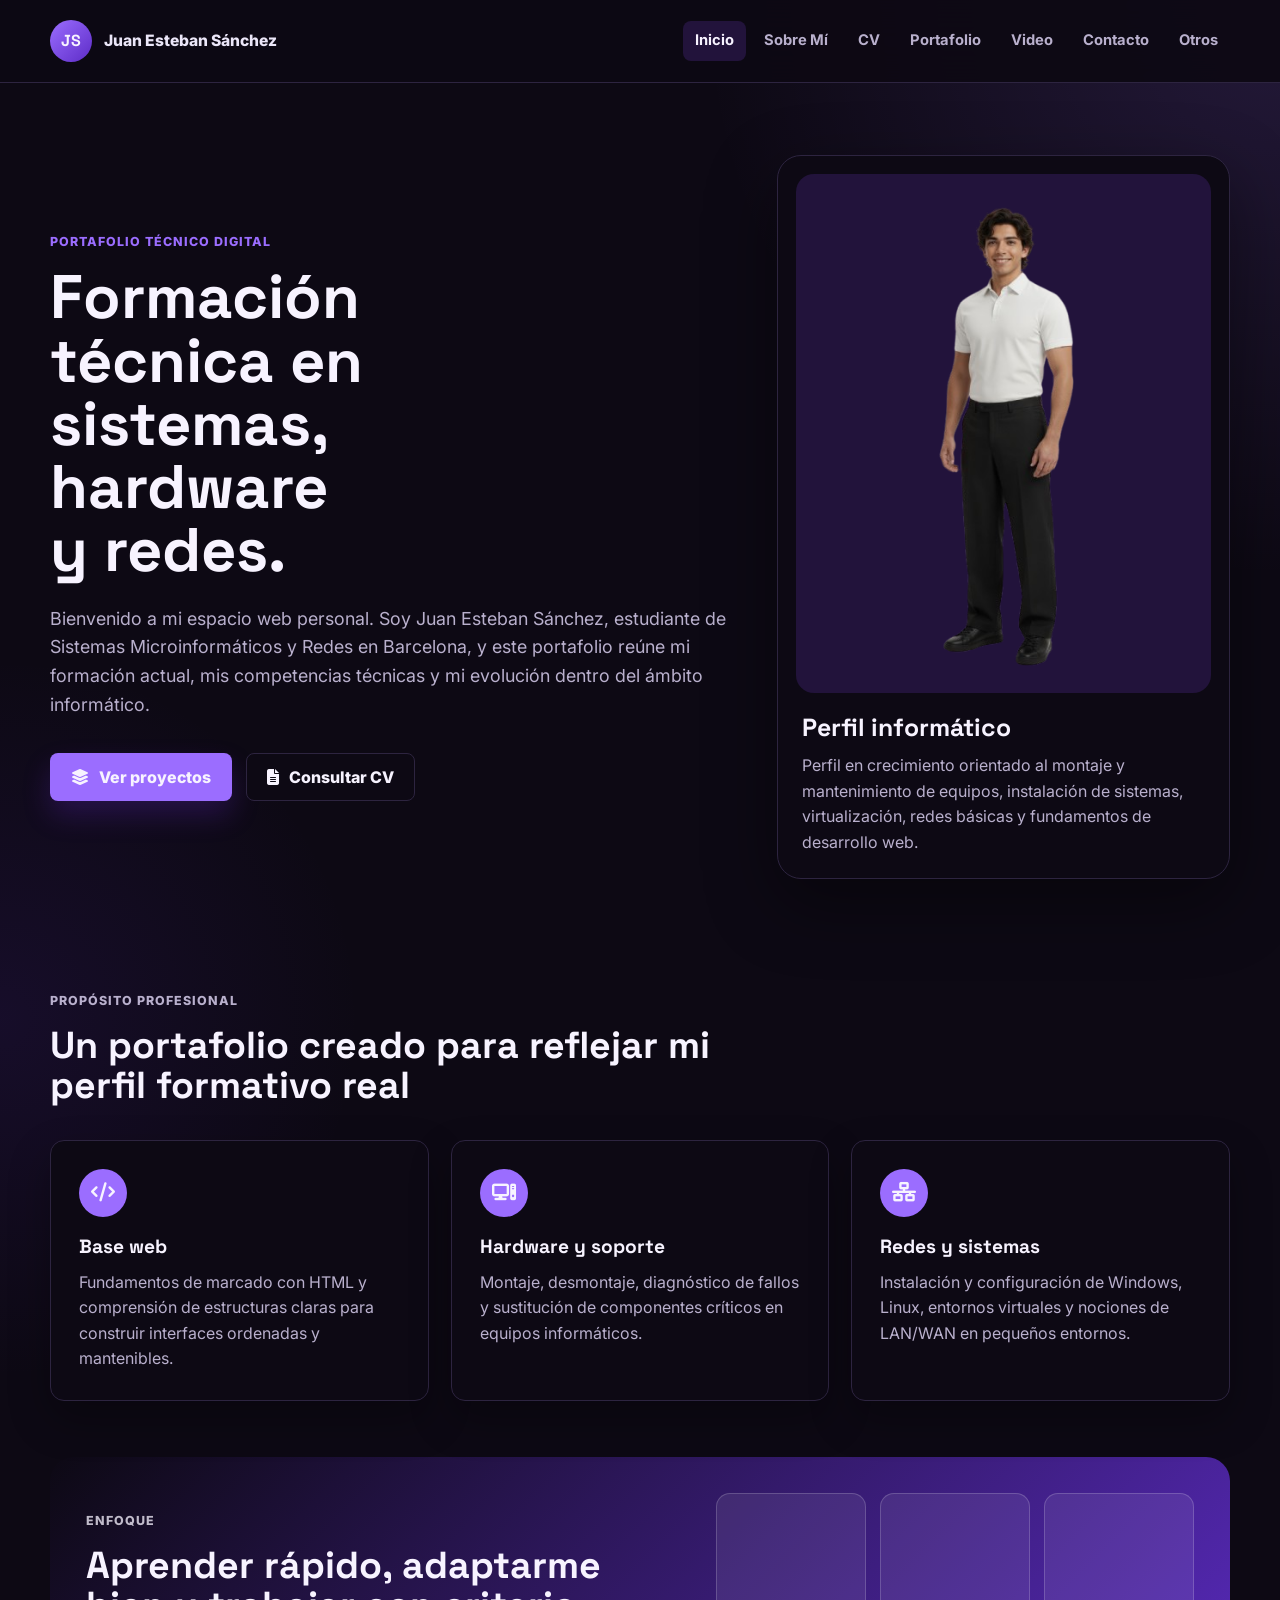
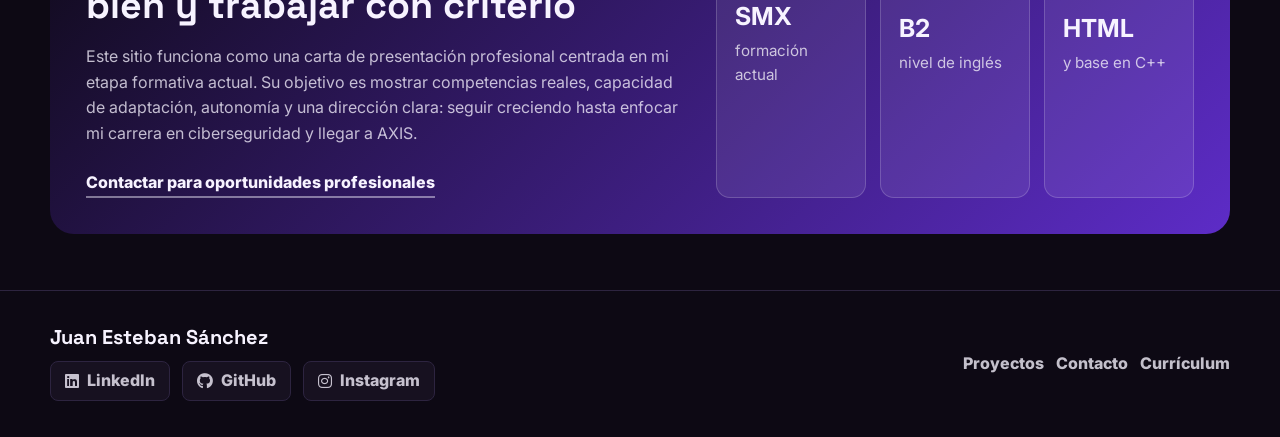
==== index.html @ a028dbfd "Add files via upload" ====
<!DOCTYPE html>
<html lang="es">
<head>
    <meta charset="UTF-8">
    <meta name="viewport" content="width=device-width, initial-scale=1.0">
    <meta name="description" content="Portafolio técnico digital de Juan Esteban Sánchez, estudiante de Sistemas Microinformáticos y Redes con perfil orientado a hardware, sistemas, redes y bases de desarrollo web.">
    <title>Juan Esteban Sánchez | Portafolio Técnico Digital</title>
    <link rel="preconnect" href="https://fonts.googleapis.com">
    <link rel="preconnect" href="https://fonts.gstatic.com" crossorigin>
    <link href="https://fonts.googleapis.com/css2?family=Inter:wght@400;500;600;700;800&family=Space+Grotesk:wght@600;700&display=swap" rel="stylesheet">
    <link rel="stylesheet" href="https://cdnjs.cloudflare.com/ajax/libs/font-awesome/6.5.1/css/all.min.css">
    <link rel="stylesheet" href="css/styles.css">
</head>
<body>
    <header class="site-header">
        <nav class="navbar" aria-label="Navegación principal">
            <a class="brand" href="index.html" aria-label="Inicio del portafolio">
                <span class="brand-mark">JS</span>
                <span class="brand-text">Juan Esteban Sánchez</span>
            </a>
            <ul class="nav-links">
                <li><a href="index.html" aria-current="page">Inicio</a></li>
                <li><a href="about.html">Sobre Mí</a></li>
                <li><a href="cv.html">CV</a></li>
                <li><a href="portfolio.html">Portafolio</a></li>
                <li><a href="video.html">Video</a></li>
                <li><a href="contacto.html">Contacto</a></li>
                <li><a href="otros.html">Otros</a></li>
            </ul>
        </nav>
    </header>

    <main>
        <section class="hero-section">
            <div class="hero-content">
                <p class="eyebrow">Portafolio Técnico Digital</p>
                <h1>Formación técnica en sistemas, hardware y redes.</h1>
                <p class="hero-lead">Bienvenido a mi espacio web personal. Soy Juan Esteban Sánchez, estudiante de Sistemas Microinformáticos y Redes en Barcelona, y este portafolio reúne mi formación actual, mis competencias técnicas y mi evolución dentro del ámbito informático.</p>
                <div class="hero-actions">
                    <a class="btn btn-primary" href="portfolio.html">
                        <i class="fa-solid fa-layer-group" aria-hidden="true"></i>
                        Ver proyectos
                    </a>
                    <a class="btn btn-secondary" href="cv.html">
                        <i class="fa-solid fa-file-lines" aria-hidden="true"></i>
                        Consultar CV
                    </a>
                </div>
            </div>
            <aside class="hero-card" aria-label="Resumen del perfil profesional">
                <img src="img/foto 3d.png" alt="Retrato profesional 3D de Juan Esteban Sánchez" class="profile-photo">
                <div class="profile-summary">
                    <h2>Perfil informático</h2>
                    <p>Perfil en crecimiento orientado al montaje y mantenimiento de equipos, instalación de sistemas, virtualización, redes básicas y fundamentos de desarrollo web.</p>
                </div>
            </aside>
        </section>

        <section class="section-block">
            <div class="section-heading">
                <p class="eyebrow">Propósito profesional</p>
                <h2>Un portafolio creado para reflejar mi perfil formativo real</h2>
            </div>
            <div class="feature-grid">
                <article class="feature-card">
                    <i class="fa-solid fa-code" aria-hidden="true"></i>
                    <h3>Base web</h3>
                    <p>Fundamentos de marcado con HTML y comprensión de estructuras claras para construir interfaces ordenadas y mantenibles.</p>
                </article>
                <article class="feature-card">
                    <i class="fa-solid fa-computer" aria-hidden="true"></i>
                    <h3>Hardware y soporte</h3>
                    <p>Montaje, desmontaje, diagnóstico de fallos y sustitución de componentes críticos en equipos informáticos.</p>
                </article>
                <article class="feature-card">
                    <i class="fa-solid fa-network-wired" aria-hidden="true"></i>
                    <h3>Redes y sistemas</h3>
                    <p>Instalación y configuración de Windows, Linux, entornos virtuales y nociones de LAN/WAN en pequeños entornos.</p>
                </article>
            </div>
        </section>

        <section class="split-section">
            <article class="text-panel">
                <p class="eyebrow">Enfoque</p>
                <h2>Aprender rápido, adaptarme bien y trabajar con criterio</h2>
                <p>Este sitio funciona como una carta de presentación profesional centrada en mi etapa formativa actual. Su objetivo es mostrar competencias reales, capacidad de adaptación, autonomía y una dirección clara: seguir creciendo hasta enfocar mi carrera en ciberseguridad y llegar a AXIS.</p>
                <a class="text-link" href="contacto.html">Contactar para oportunidades profesionales</a>
            </article>
            <aside class="metrics-panel" aria-label="Áreas clave del portafolio">
                <div>
                    <strong>SMX</strong>
                    <span>formación actual</span>
                </div>
                <div>
                    <strong>B2</strong>
                    <span>nivel de inglés</span>
                </div>
                <div>
                    <strong>HTML</strong>
                    <span>y base en C++</span>
                </div>
            </aside>
        </section>
    </main>

    <footer class="site-footer">
        <div>
            <h2>Juan Esteban Sánchez</h2>
            <div class="footer-socials">
                <a href="https://www.linkedin.com/in/juan-esteban-s%C3%A1nchez" target="_blank" rel="noopener noreferrer">
                    <i class="fa-brands fa-linkedin" aria-hidden="true"></i>
                    LinkedIn
                </a>
                <a href="https://github.com/JuanSan18" target="_blank" rel="noopener noreferrer">
                    <i class="fa-brands fa-github" aria-hidden="true"></i>
                    GitHub
                </a>
                <a href="https://www.instagram.com/j.u.a.r.e/" target="_blank" rel="noopener noreferrer">
                    <i class="fa-brands fa-instagram" aria-hidden="true"></i>
                    Instagram
                </a>
            </div>
        </div>
        <nav aria-label="Enlaces secundarios">
            <a href="portfolio.html">Proyectos</a>
            <a href="contacto.html">Contacto</a>
            <a href="cv.html">Currículum</a>
        </nav>
    </footer>
</body>
</html>
---- css/styles.css ----
/* Aquí defino la paleta principal con variables CSS para poder mantener
el diseño de forma ordenada. El morado transmite profesionalidad y un
enfoque tecnológico moderno, mientras que el negro y el blanco equilibran
la interfaz para que no parezca recargada. */
:root {
    --color-primary: #9b6dff;
    --color-primary-dark: #5d2cc7;
    --color-primary-light: #22133b;
    --color-black: #f7f3ff;
    --color-ink: #ebe6f8;
    --color-muted: #b9b0cd;
    --color-white: #0d0914;
    --color-soft: #171120;
    --color-border: #2d2440;
    --shadow-soft: 0 24px 70px rgba(0, 0, 0, 0.42);
    --shadow-card: 0 18px 42px rgba(0, 0, 0, 0.3);
    --radius-small: 8px;
    --radius-medium: 14px;
    --radius-large: 24px;
    --max-width: 1180px;
    --header-height: 82px;
    --transition: 180ms ease;
}

* {
    box-sizing: border-box;
}

html {
    scroll-behavior: smooth;
}

body {
    margin: 0;
    font-family: "Inter", Arial, sans-serif;
    color: var(--color-ink);
    background:
        radial-gradient(circle at top right, rgba(155, 109, 255, 0.16), transparent 24%),
        radial-gradient(circle at left center, rgba(93, 44, 199, 0.12), transparent 22%),
        var(--color-white);
    line-height: 1.6;
}

img,
video,
iframe {
    max-width: 100%;
    display: block;
}

a {
    color: inherit;
    text-decoration: none;
}

ul {
    margin: 0;
    padding: 0;
}

li {
    list-style: none;
}

/* Uso una cabecera fija porque en un portafolio multipágina ayuda a que
la navegación sea rápida y da una sensación más profesional. */
.site-header {
    position: sticky;
    top: 0;
    z-index: 10;
    background: rgba(13, 9, 20, 0.94);
    border-bottom: 1px solid var(--color-border);
    backdrop-filter: blur(18px);
}

.navbar {
    width: min(100% - 32px, var(--max-width));
    min-height: var(--header-height);
    margin: 0 auto;
    display: flex;
    align-items: center;
    justify-content: space-between;
    gap: 24px;
}

.brand {
    display: flex;
    align-items: center;
    gap: 12px;
    min-width: max-content;
    font-weight: 800;
}

.brand-mark {
    width: 42px;
    height: 42px;
    display: grid;
    place-items: center;
    border-radius: 50%;
    color: var(--color-black);
    background: linear-gradient(135deg, var(--color-primary), var(--color-primary-dark));
    font-family: "Space Grotesk", Arial, sans-serif;
}

.brand-text {
    font-size: 0.98rem;
}

/* La navegación está hecha con Flexbox para que pueda envolver los
enlaces en pantallas pequeñas sin depender de JavaScript. */
.nav-links {
    display: flex;
    align-items: center;
    justify-content: flex-end;
    gap: 6px;
    flex-wrap: wrap;
}

.nav-links a {
    display: inline-flex;
    align-items: center;
    min-height: 40px;
    padding: 0 12px;
    border-radius: var(--radius-small);
    color: var(--color-muted);
    font-size: 0.92rem;
    font-weight: 700;
    transition: color var(--transition), background-color var(--transition), transform var(--transition);
}

.nav-links a:hover,
.nav-links a[aria-current="page"] {
    color: var(--color-black);
    background: var(--color-primary-light);
}

.nav-links a:hover {
    transform: translateY(-1px);
}

main {
    width: min(100% - 32px, var(--max-width));
    margin: 0 auto;
}

.hero-section {
    min-height: calc(100vh - var(--header-height));
    display: grid;
    grid-template-columns: minmax(0, 1.2fr) minmax(300px, 0.8fr);
    align-items: center;
    gap: 48px;
    padding: 72px 0 56px;
}

.page-hero {
    display: grid;
    grid-template-columns: minmax(0, 1.2fr) minmax(300px, 0.8fr);
    align-items: center;
    gap: 40px;
    padding: 56px 0 36px;
}

.compact-hero,
.cv-hero {
    min-height: auto;
}

.hero-content,
.page-hero > div {
    min-width: 0;
    max-width: 680px;
}

.eyebrow {
    margin: 0 0 14px;
    color: var(--color-primary);
    font-size: 0.78rem;
    font-weight: 800;
    letter-spacing: 0.08em;
    text-transform: uppercase;
}

h1,
h2,
h3,
h4 {
    margin: 0;
    font-family: "Space Grotesk", Arial, sans-serif;
    color: var(--color-black);
    line-height: 1.08;
    letter-spacing: 0;
}

h1 {
    max-width: 12ch;
    font-size: clamp(2.4rem, 4.8vw, 4.9rem);
    line-height: 1.03;
    text-wrap: balance;
}

h2 {
    font-size: clamp(1.55rem, 3vw, 2.35rem);
}

h3 {
    font-size: 1.25rem;
}

h4 {
    font-size: 1.05rem;
}

p {
    margin: 0;
}

.hero-lead,
.page-hero p:not(.eyebrow),
.section-heading p,
.content-card p,
.feature-card p,
.project-card p,
.text-panel p,
.europass-card p {
    color: var(--color-muted);
}

.hero-lead,
.page-hero p:not(.eyebrow) {
    max-width: 680px;
    margin-top: 22px;
    font-size: 1.12rem;
}

.english-intro {
    font-style: italic;
}

.hero-actions {
    display: flex;
    align-items: center;
    flex-wrap: wrap;
    gap: 14px;
    margin-top: 34px;
}

.btn {
    display: inline-flex;
    align-items: center;
    justify-content: center;
    gap: 10px;
    min-height: 48px;
    padding: 0 20px;
    border: 1px solid transparent;
    border-radius: var(--radius-small);
    font-weight: 800;
    cursor: pointer;
    transition: transform var(--transition), box-shadow var(--transition), background-color var(--transition), color var(--transition), border-color var(--transition);
}

.btn:hover {
    transform: translateY(-2px);
}

.btn-primary {
    color: var(--color-black);
    background: var(--color-primary);
    box-shadow: 0 14px 28px rgba(109, 40, 217, 0.24);
}

.btn-primary:hover {
    background: var(--color-primary-dark);
    box-shadow: 0 18px 34px rgba(76, 29, 149, 0.28);
}

.btn-secondary,
.btn-card {
    color: var(--color-black);
    background: var(--color-white);
    border-color: var(--color-border);
}

.btn-secondary:hover,
.btn-card:hover {
    background: var(--color-primary-light);
    border-color: transparent;
}

.btn-card {
    min-height: 42px;
    padding: 0 16px;
    align-self: flex-start;
}

.hero-card,
.cv-summary,
.mini-profile,
.project-focus,
.video-aside,
.contact-card {
    border: 1px solid var(--color-border);
    border-radius: var(--radius-large);
    background: var(--color-white);
    box-shadow: var(--shadow-soft);
}

.hero-card {
    padding: 18px;
}

.profile-photo,
.hero-card img {
    width: 100%;
    aspect-ratio: 4 / 5;
    object-fit: contain;
    object-position: center bottom;
    padding: 12px;
    box-sizing: border-box;
    border-radius: 18px;
    background: var(--color-primary-light);
}

.profile-summary {
    padding: 22px 6px 4px;
}

.profile-summary h2 {
    font-size: 1.55rem;
}

.profile-summary p {
    margin-top: 12px;
    color: var(--color-muted);
}

.section-block {
    padding: 56px 0;
}

.section-heading {
    max-width: 760px;
    margin-bottom: 34px;
}

.section-heading h2 {
    margin-bottom: 14px;
}

/* Aquí uso CSS Grid para las tarjetas porque permite columnas limpias,
espaciado constante y una adaptación natural cuando cambia el ancho. */
.feature-grid,
.project-grid,
.social-grid {
    display: grid;
    gap: 22px;
}

.feature-grid {
    grid-template-columns: repeat(3, minmax(0, 1fr));
}

.feature-card,
.content-card,
.contact-panel,
.timeline-section,
.skills-aside,
.europass-card {
    border: 1px solid var(--color-border);
    border-radius: var(--radius-medium);
    background: var(--color-white);
    box-shadow: var(--shadow-card);
}

.feature-card {
    padding: 28px;
    transition: transform var(--transition), border-color var(--transition), box-shadow var(--transition);
}

.feature-card:hover {
    transform: translateY(-4px);
    border-color: rgba(109, 40, 217, 0.32);
    box-shadow: 0 24px 54px rgba(76, 29, 149, 0.16);
}

.feature-card i,
.contact-card i,
.video-aside i {
    width: 48px;
    height: 48px;
    display: grid;
    place-items: center;
    margin-bottom: 20px;
    border-radius: 50%;
    color: var(--color-black);
    background: var(--color-primary);
    font-size: 1.2rem;
}

.feature-card h3,
.feature-card h2 {
    margin-bottom: 12px;
    font-size: 1.2rem;
}

.split-section {
    display: grid;
    grid-template-columns: 1fr 0.8fr;
    gap: 32px;
    align-items: stretch;
    padding: 36px;
    margin-bottom: 56px;
    border-radius: var(--radius-large);
    color: var(--color-black);
    background: linear-gradient(135deg, var(--color-white), var(--color-primary-dark));
}

.text-panel h2 {
    color: var(--color-black);
}

.text-panel p {
    margin-top: 18px;
    color: rgba(247, 243, 255, 0.76);
}

.text-link {
    display: inline-flex;
    margin-top: 24px;
    font-weight: 800;
    color: var(--color-black);
    border-bottom: 2px solid rgba(247, 243, 255, 0.45);
    transition: border-color var(--transition), color var(--transition);
}

.text-link:hover {
    color: var(--color-primary);
    border-color: var(--color-primary);
}

.metrics-panel {
    display: grid;
    grid-template-columns: repeat(3, 1fr);
    gap: 14px;
}

.metrics-panel div {
    display: flex;
    flex-direction: column;
    justify-content: center;
    min-height: 150px;
    padding: 18px;
    border: 1px solid rgba(255, 255, 255, 0.18);
    border-radius: var(--radius-medium);
    background: rgba(255, 255, 255, 0.08);
}

.metrics-panel strong {
    color: var(--color-black);
    font-size: 1.55rem;
    line-height: 1;
}

.metrics-panel span {
    margin-top: 10px;
    color: rgba(255, 255, 255, 0.72);
    font-size: 0.95rem;
}

.content-grid,
.contact-layout,
.resume-layout {
    display: grid;
    grid-template-columns: minmax(0, 1fr) 360px;
    align-items: start;
    gap: 24px;
    padding: 0 0 48px;
}

.resume-layout {
    padding-bottom: 28px;
}

.content-card,
.contact-panel,
.timeline-section,
.skills-aside,
.europass-card {
    padding: 28px;
}

.wide-card p + p,
.content-card p + p,
.europass-card section,
.timeline-item p {
    margin-top: 14px;
}

.check-list {
    display: grid;
    gap: 12px;
    margin-top: 18px;
}

.check-list li {
    position: relative;
    padding-left: 28px;
    color: var(--color-muted);
}

.check-list li::before {
    content: "";
    position: absolute;
    left: 0;
    top: 0.55em;
    width: 10px;
    height: 10px;
    border-radius: 50%;
    background: var(--color-primary);
    box-shadow: 0 0 0 5px var(--color-primary-light);
}

.mini-profile,
.project-focus,
.video-aside,
.contact-card,
.cv-summary {
    padding: 24px;
}

.mini-profile img,
.cv-summary img {
    width: 150px;
    height: 150px;
    object-fit: cover;
    margin-bottom: 18px;
    border-radius: 50%;
    border: 5px solid var(--color-primary-light);
}

.mini-profile span {
    display: block;
    color: var(--color-muted);
    font-weight: 700;
}

.cv-summary h2 {
    font-size: 1.35rem;
}

.cv-summary p {
    margin-top: 6px;
    color: var(--color-primary);
    font-weight: 800;
}

.cv-summary ul {
    display: grid;
    gap: 12px;
    margin-top: 20px;
}

.cv-summary li {
    display: flex;
    gap: 10px;
    color: var(--color-muted);
}

.cv-summary i {
    margin-top: 5px;
    color: var(--color-primary);
}

.timeline-section h2,
.skills-aside h2 {
    margin-bottom: 22px;
}

.skills-aside {
    grid-column: 2;
    grid-row: 1 / span 2;
    align-self: start;
}

.timeline {
    position: relative;
    display: grid;
    gap: 18px;
}

.timeline::before {
    content: "";
    position: absolute;
    left: 7px;
    top: 7px;
    bottom: 7px;
    width: 2px;
    background: var(--color-primary-light);
}

.timeline-item {
    position: relative;
    padding-left: 32px;
}

.timeline-item::before {
    content: "";
    position: absolute;
    left: 0;
    top: 6px;
    width: 16px;
    height: 16px;
    border-radius: 50%;
    background: var(--color-primary);
}

.timeline-item span,
.project-tag {
    display: inline-flex;
    margin-bottom: 8px;
    color: var(--color-primary);
    font-size: 0.78rem;
    font-weight: 800;
    text-transform: uppercase;
}

.tag-list {
    display: flex;
    flex-wrap: wrap;
    gap: 10px;
}

.tag-list li {
    padding: 8px 12px;
    border-radius: 999px;
    color: var(--color-black);
    background: var(--color-primary-light);
    font-size: 0.9rem;
    font-weight: 800;
}

.skills-aside section + section {
    margin-top: 28px;
}

.language-list {
    display: grid;
    gap: 10px;
    color: var(--color-muted);
}

.europass-card {
    display: grid;
    gap: 18px;
}

.europass-card header {
    padding-bottom: 18px;
    border-bottom: 1px solid var(--color-border);
}

.europass-card h4 {
    margin-bottom: 8px;
}

#europass-html {
    padding-top: 0;
}

.portfolio-section {
    padding-bottom: 56px;
}

.project-grid {
    grid-template-columns: repeat(3, minmax(0, 1fr));
    justify-items: start;
}

.project-card {
    overflow: hidden;
    display: flex;
    flex-direction: column;
    border: 1px solid var(--color-border);
    border-radius: var(--radius-medium);
    background: var(--color-white);
    box-shadow: var(--shadow-card);
    transition: transform var(--transition), box-shadow var(--transition);
}

.project-card:hover {
    transform: translateY(-5px);
    box-shadow: 0 24px 58px rgba(76, 29, 149, 0.17);
}

.project-card img {
    width: 100%;
    aspect-ratio: 16 / 10;
    object-fit: cover;
    background: var(--color-primary-light);
}

.project-card img.project-preview-contained {
    object-fit: contain;
    object-position: center;
    padding: 16px;
    background: #ffffff;
}

.project-content {
    display: flex;
    flex: 1;
    flex-direction: column;
    gap: 14px;
    padding: 24px;
}

.project-content p {
    flex: 1;
}

.project-actions {
    display: flex;
    flex-wrap: wrap;
    gap: 10px;
}

.portfolio-note {
    max-width: 760px;
    margin-top: 28px;
}

.portfolio-note p {
    color: var(--color-muted);
    font-size: 1.02rem;
}

.video-shell {
    overflow: hidden;
    border: 1px solid var(--color-border);
    border-radius: var(--radius-large);
    background: var(--color-white);
    box-shadow: var(--shadow-soft);
}

.video-shell video {
    width: 100%;
    aspect-ratio: 16 / 9;
    object-fit: cover;
    background: var(--color-white);
}

.contact-card a {
    display: inline-flex;
    margin-top: 12px;
    color: var(--color-primary);
    font-weight: 800;
}

.contact-direct-list {
    display: grid;
    gap: 12px;
    margin-top: 18px;
}

.contact-direct-list a {
    display: flex;
    flex-direction: column;
    gap: 4px;
    margin-top: 0;
    padding: 14px 16px;
    border: 1px solid var(--color-border);
    border-radius: var(--radius-medium);
    background: var(--color-soft);
    color: var(--color-black);
    transition: transform var(--transition), border-color var(--transition), background-color var(--transition);
}

.contact-direct-list a:hover {
    transform: translateY(-2px);
    border-color: rgba(155, 109, 255, 0.45);
    background: var(--color-primary-light);
}

.contact-direct-label {
    color: var(--color-muted);
    font-size: 0.82rem;
    font-weight: 700;
    text-transform: uppercase;
    letter-spacing: 0.04em;
}

.contact-panel h2 {
    margin-bottom: 20px;
}

.social-grid {
    grid-template-columns: repeat(3, minmax(0, 1fr));
}

.social-grid a {
    display: flex;
    flex-direction: column;
    align-items: center;
    justify-content: center;
    min-height: 120px;
    gap: 14px;
    border: 1px solid var(--color-border);
    border-radius: var(--radius-medium);
    color: var(--color-black);
    background: var(--color-soft);
    font-weight: 800;
    transition: transform var(--transition), background-color var(--transition), color var(--transition);
}

.social-grid a:hover {
    transform: translateY(-4px);
    color: var(--color-black);
    background: var(--color-primary);
}

.social-grid i {
    font-size: 2.15rem;
}

.contact-form {
    display: grid;
    gap: 12px;
}

.contact-form label {
    color: var(--color-black);
    font-weight: 800;
}

.contact-form input,
.contact-form textarea {
    width: 100%;
    border: 1px solid var(--color-border);
    border-radius: var(--radius-small);
    padding: 13px 14px;
    font: inherit;
    color: var(--color-ink);
    background: var(--color-white);
    transition: border-color var(--transition), box-shadow var(--transition);
}

.contact-form input:focus,
.contact-form textarea:focus {
    outline: none;
    border-color: var(--color-primary);
    box-shadow: 0 0 0 4px rgba(109, 40, 217, 0.12);
}

.contact-form button {
    margin-top: 8px;
    border: 0;
}

.site-footer {
    display: flex;
    align-items: center;
    justify-content: space-between;
    gap: 28px;
    padding: 36px max(16px, calc((100vw - var(--max-width)) / 2));
    color: var(--color-black);
    background: var(--color-white);
    border-top: 1px solid var(--color-border);
}

.site-footer h2 {
    color: var(--color-black);
    font-size: 1.25rem;
}

.site-footer p {
    max-width: 620px;
    margin-top: 8px;
    color: rgba(247, 243, 255, 0.68);
}

.footer-socials {
    display: flex;
    flex-wrap: wrap;
    gap: 12px;
    margin-top: 12px;
}

.footer-socials a {
    display: inline-flex;
    align-items: center;
    gap: 8px;
    min-height: 40px;
    padding: 0 14px;
    border: 1px solid var(--color-border);
    border-radius: var(--radius-small);
    color: rgba(247, 243, 255, 0.88);
    background: var(--color-soft);
    font-weight: 700;
    transition: transform var(--transition), border-color var(--transition), background-color var(--transition), color var(--transition);
}

.footer-socials a:hover {
    transform: translateY(-2px);
    color: var(--color-black);
    border-color: rgba(155, 109, 255, 0.45);
    background: var(--color-primary);
}

.site-footer nav {
    display: flex;
    flex-wrap: wrap;
    justify-content: flex-end;
    gap: 12px;
}

.site-footer a {
    color: rgba(247, 243, 255, 0.78);
    font-weight: 800;
    transition: color var(--transition);
}

.site-footer a:hover {
    color: var(--color-primary);
}

/* En responsive mantengo la jerarquía visual, pero reduzco columnas y
espaciados para que el contenido siga respirando en pantallas pequeñas. */
@media (max-width: 1120px) {
    .hero-section,
    .page-hero {
        grid-template-columns: 1fr;
        min-height: auto;
        padding-top: 54px;
    }

    .hero-content,
    .page-hero > div {
        max-width: 100%;
    }
}

@media (max-width: 980px) {
    :root {
        --header-height: auto;
    }

    .navbar {
        align-items: flex-start;
        flex-direction: column;
        padding: 16px 0;
    }

    .nav-links {
        justify-content: flex-start;
    }

    .content-grid,
    .contact-layout,
    .resume-layout,
    .split-section {
        grid-template-columns: 1fr;
    }

    .feature-grid,
    .project-grid {
        grid-template-columns: repeat(2, minmax(0, 1fr));
    }

    .metrics-panel,
    .social-grid {
        grid-template-columns: 1fr;
    }

    .skills-aside {
        grid-column: auto;
        grid-row: auto;
    }
}

@media (max-width: 680px) {
    main {
        width: min(100% - 24px, var(--max-width));
    }

    .brand {
        min-width: 0;
    }

    .brand-text {
        font-size: 0.9rem;
    }

    .nav-links {
        width: 100%;
        display: grid;
        grid-template-columns: repeat(2, minmax(0, 1fr));
    }

    .nav-links a {
        justify-content: center;
        width: 100%;
        padding: 0 8px;
        font-size: 0.86rem;
    }

    h1 {
        max-width: 11ch;
        font-size: clamp(2rem, 8.4vw, 2.95rem);
        line-height: 1.04;
    }

    .hero-actions,
    .site-footer {
        align-items: stretch;
        flex-direction: column;
    }

    .btn {
        width: 100%;
    }

    .feature-grid,
    .project-grid {
        grid-template-columns: 1fr;
    }

    .section-block,
    .feature-grid,
    .content-grid,
    .contact-layout,
    .resume-layout {
        padding-bottom: 52px;
    }

    .resume-layout {
        padding-bottom: 28px;
    }

    .split-section {
        padding: 24px;
        margin-bottom: 54px;
    }

    .content-card,
    .contact-panel,
    .timeline-section,
    .skills-aside,
    .europass-card,
    .feature-card {
        padding: 22px;
    }

    .site-footer nav {
        justify-content: flex-start;
    }
}
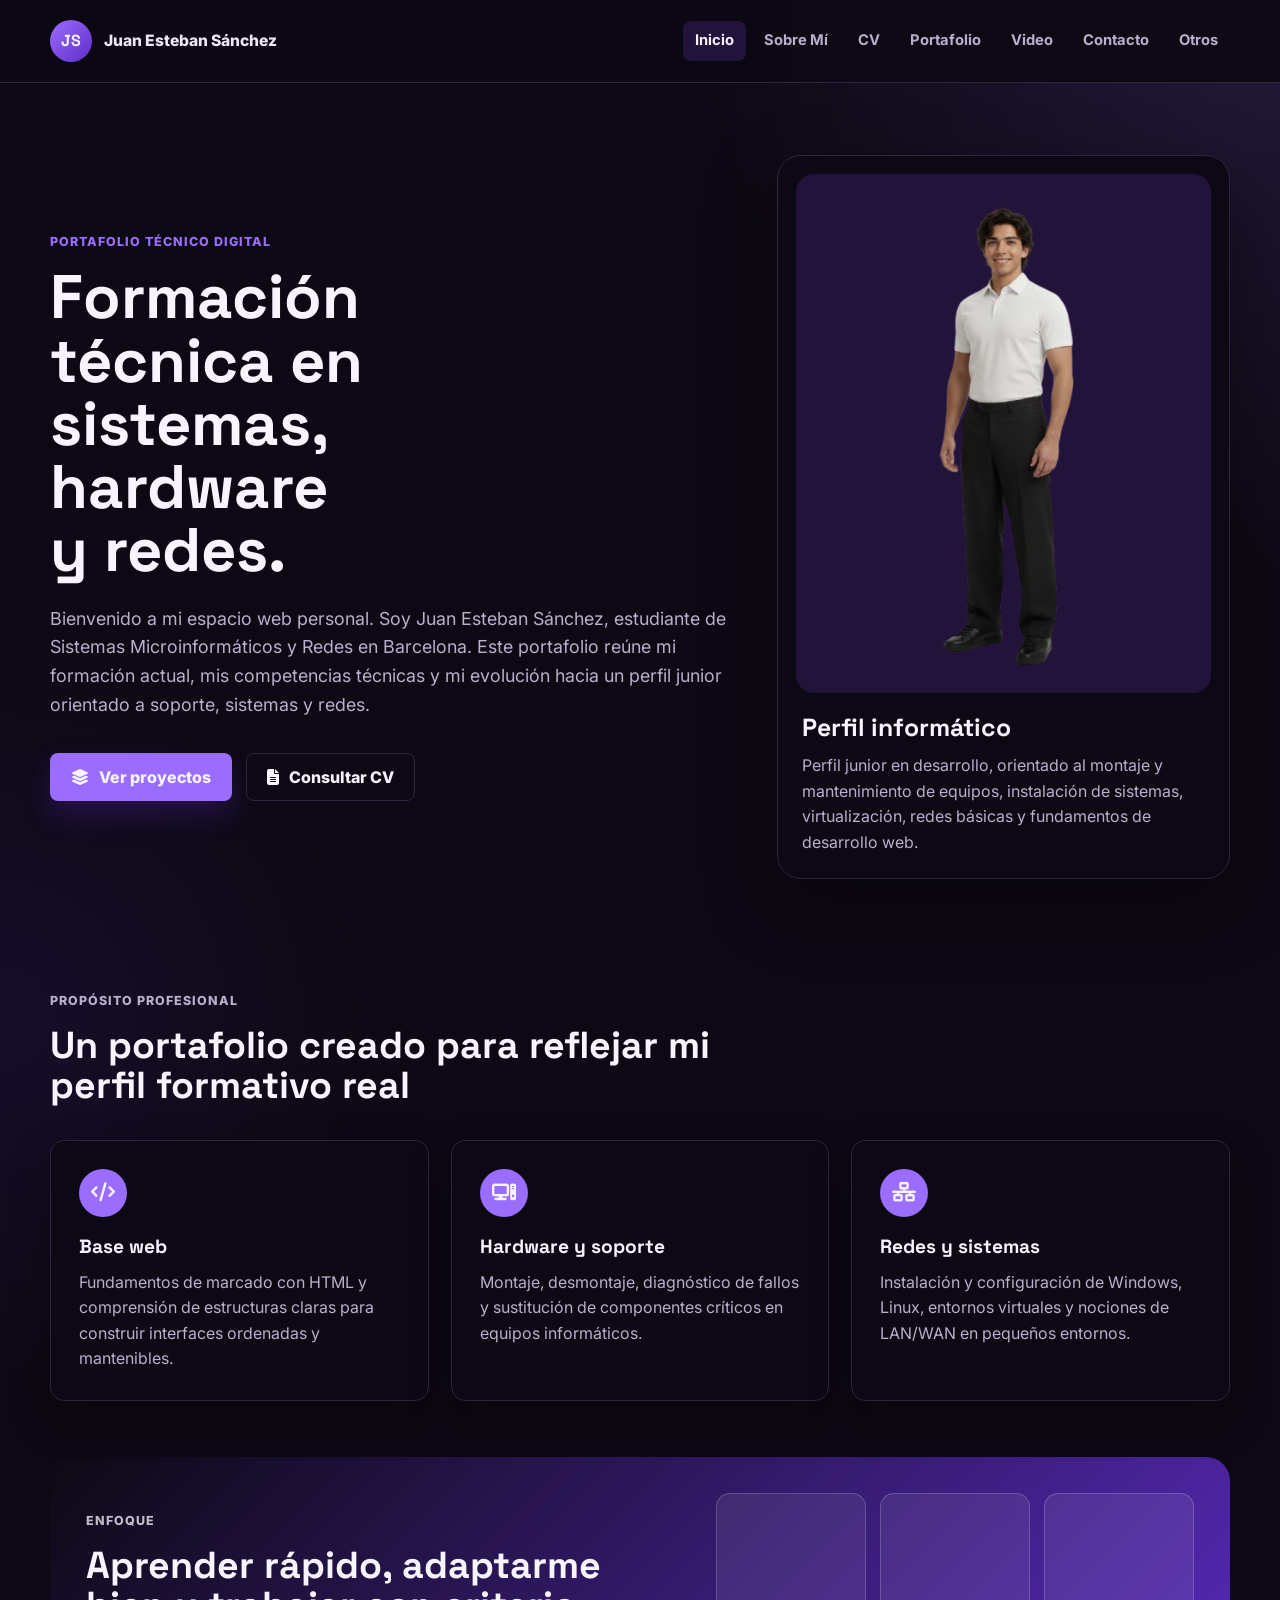
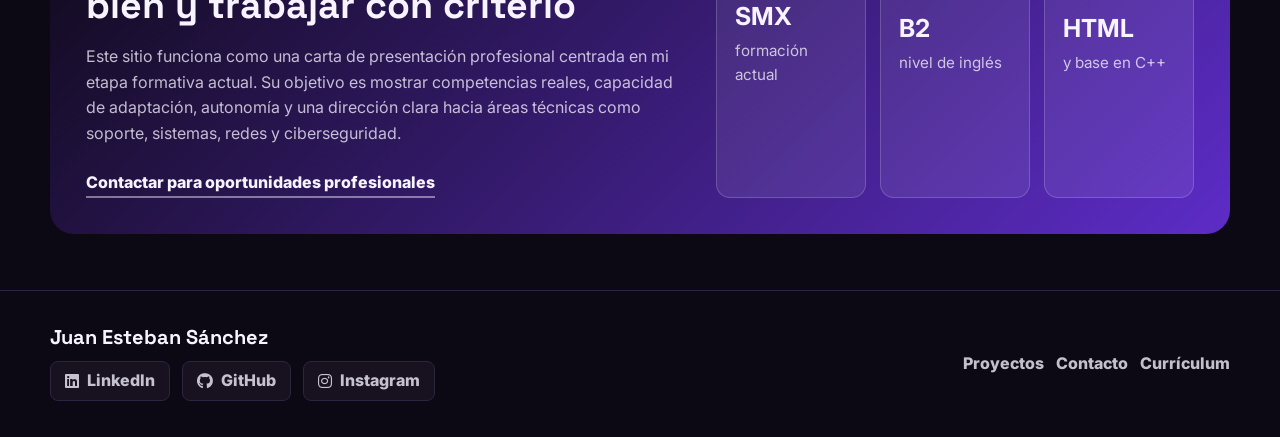
==== commit 07a6bed3: "Add files via upload" ====
--- a/index.html
+++ b/index.html
@@ -3,8 +3,11 @@
 <head>
     <meta charset="UTF-8">
     <meta name="viewport" content="width=device-width, initial-scale=1.0">
-    <meta name="description" content="Portafolio técnico digital de Juan Esteban Sánchez, estudiante de Sistemas Microinformáticos y Redes con perfil orientado a hardware, sistemas, redes y bases de desarrollo web.">
+    <meta name="description" content="Portafolio técnico digital de Juan Esteban Sánchez, estudiante de Sistemas Microinformáticos y Redes en Barcelona, orientado a soporte de hardware, sistemas, redes y desarrollo web básico.">
     <title>Juan Esteban Sánchez | Portafolio Técnico Digital</title>
+    <meta property="og:title" content="Juan Esteban Sánchez | Portafolio Técnico Digital">
+    <meta property="og:description" content="Perfil técnico junior en formación, orientado a hardware, sistemas, redes, virtualización y fundamentos de desarrollo web.">
+    <link rel="icon" href="img/favicon.svg" type="image/svg+xml">
     <link rel="preconnect" href="https://fonts.googleapis.com">
     <link rel="preconnect" href="https://fonts.gstatic.com" crossorigin>
     <link href="https://fonts.googleapis.com/css2?family=Inter:wght@400;500;600;700;800&family=Space+Grotesk:wght@600;700&display=swap" rel="stylesheet">
@@ -35,7 +38,7 @@
             <div class="hero-content">
                 <p class="eyebrow">Portafolio Técnico Digital</p>
                 <h1>Formación técnica en sistemas, hardware y redes.</h1>
-                <p class="hero-lead">Bienvenido a mi espacio web personal. Soy Juan Esteban Sánchez, estudiante de Sistemas Microinformáticos y Redes en Barcelona, y este portafolio reúne mi formación actual, mis competencias técnicas y mi evolución dentro del ámbito informático.</p>
+                <p class="hero-lead">Bienvenido a mi espacio web personal. Soy Juan Esteban Sánchez, estudiante de Sistemas Microinformáticos y Redes en Barcelona. Este portafolio reúne mi formación actual, mis competencias técnicas y mi evolución hacia un perfil junior orientado a soporte, sistemas y redes.</p>
                 <div class="hero-actions">
                     <a class="btn btn-primary" href="portfolio.html">
                         <i class="fa-solid fa-layer-group" aria-hidden="true"></i>
@@ -48,10 +51,10 @@
                 </div>
             </div>
             <aside class="hero-card" aria-label="Resumen del perfil profesional">
-                <img src="img/foto 3d.png" alt="Retrato profesional 3D de Juan Esteban Sánchez" class="profile-photo">
+                <img src="img/foto 3d.png" alt="Representación profesional 3D de Juan Esteban Sánchez para su portafolio técnico" class="profile-photo">
                 <div class="profile-summary">
                     <h2>Perfil informático</h2>
-                    <p>Perfil en crecimiento orientado al montaje y mantenimiento de equipos, instalación de sistemas, virtualización, redes básicas y fundamentos de desarrollo web.</p>
+                    <p>Perfil junior en desarrollo, orientado al montaje y mantenimiento de equipos, instalación de sistemas, virtualización, redes básicas y fundamentos de desarrollo web.</p>
                 </div>
             </aside>
         </section>
@@ -84,7 +87,7 @@
             <article class="text-panel">
                 <p class="eyebrow">Enfoque</p>
                 <h2>Aprender rápido, adaptarme bien y trabajar con criterio</h2>
-                <p>Este sitio funciona como una carta de presentación profesional centrada en mi etapa formativa actual. Su objetivo es mostrar competencias reales, capacidad de adaptación, autonomía y una dirección clara: seguir creciendo hasta enfocar mi carrera en ciberseguridad y llegar a AXIS.</p>
+                <p>Este sitio funciona como una carta de presentación profesional centrada en mi etapa formativa actual. Su objetivo es mostrar competencias reales, capacidad de adaptación, autonomía y una dirección clara hacia áreas técnicas como soporte, sistemas, redes y ciberseguridad.</p>
                 <a class="text-link" href="contacto.html">Contactar para oportunidades profesionales</a>
             </article>
             <aside class="metrics-panel" aria-label="Áreas clave del portafolio">
